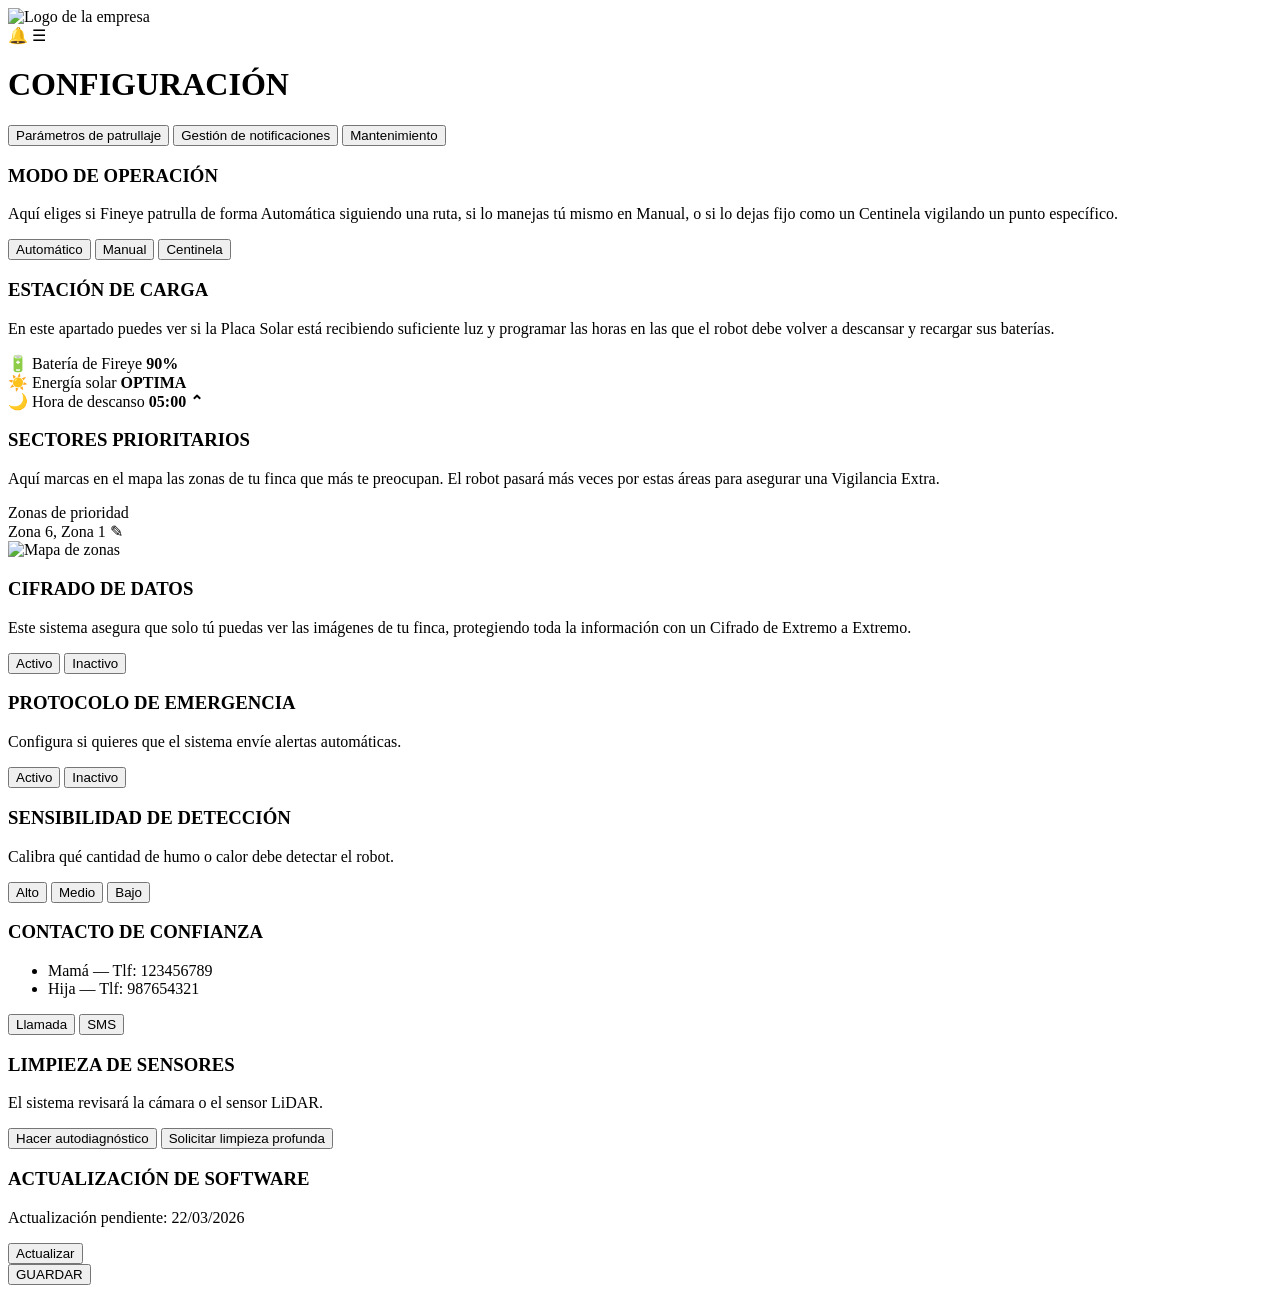
==== src/html/configuracion.html @ 4c5d15ae "Configuracion Basico" ====
<!DOCTYPE html>
<html lang="es">
<head>
    <meta charset="UTF-8">
    <meta name="viewport" content="width=device-width, initial-scale=1.0">
    <title>Configuración - Dashboard</title>
    <link rel="stylesheet" href="configuracion.css">
</head>
<body>

    <header class="header">
        <div class="logo-container">
            <img src="ruta/al/logo.png" alt="Logo de la empresa" class="main-logo">
        </div>
        <div class="header-icons">
            <span class="icon">🔔</span>
            <span class="icon">☰</span>
        </div>
    </header>

    <main class="config-container">
        <h1>CONFIGURACIÓN</h1>

        <nav class="tabs">
            <button class="tab-link active" onclick="openTab(event, 'patrullaje')">Parámetros de patrullaje</button>
            <button class="tab-link" onclick="openTab(event, 'notificaciones')">Gestión de notificaciones</button>
            <button class="tab-link" onclick="openTab(event, 'mantenimiento')">Mantenimiento</button>
        </nav>

        <div class="content-wrapper">
            
            <section id="patrullaje" class="tab-content active">
                
                <div class="settings-row">
                    <div class="settings-info">
                        <h3>MODO DE OPERACIÓN</h3>
                        <p class="description">Aquí eliges si Fineye patrulla de forma Automática siguiendo una ruta, si lo manejas tú mismo en Manual, o si lo dejas fijo como un Centinela vigilando un punto específico.</p>
                    </div>
                    <div class="settings-actions">
                        <button class="btn btn-red">Automático</button>
                        <button class="btn btn-white">Manual</button>
                        <button class="btn btn-white">Centinela</button>
                    </div>
                </div>

                <div class="settings-row">
                    <div class="settings-info">
                        <h3>ESTACIÓN DE CARGA</h3>
                        <p class="description">En este apartado puedes ver si la Placa Solar está recibiendo suficiente luz y programar las horas en las que el robot debe volver a descansar y recargar sus baterías.</p>
                    </div>
                    <div class="settings-actions status-icons">
                        <div class="status-item">🔋 Batería de Fireye <strong>90%</strong></div>
                        <div class="status-item">☀️ Energía solar <strong>OPTIMA</strong></div>
                        <div class="status-item">🌙 Hora de descanso <strong>05:00 ⌃</strong></div>
                    </div>
                </div>

                <div class="settings-row no-border">
                    <div class="settings-info">
                        <h3>SECTORES PRIORITARIOS</h3>
                        <p class="description">Aquí marcas en el mapa las zonas de tu finca que más te preocupan. El robot pasará más veces por estas áreas para asegurar una Vigilancia Extra.</p>
                        
                        <div class="zone-selector">
                            <label>Zonas de prioridad</label>
                            <div class="zone-input">Zona 6, Zona 1 <span>✎</span></div>
                        </div>
                    </div>
                    <div class="settings-actions">
                        <div class="map-container">
                            <img src="ruta/al/mapa.png" alt="Mapa de zonas" class="map-img">
                        </div>
                    </div>
                </div>

                <div class="settings-row">
                    <div class="settings-info">
                        <h3>CIFRADO DE DATOS</h3>
                        <p class="description">Este sistema asegura que solo tú puedas ver las imágenes de tu finca, protegiendo toda la información con un Cifrado de Extremo a Extremo.</p>
                    </div>
                    <div class="settings-actions">
                        <button class="btn btn-red">Activo</button>
                        <button class="btn btn-white">Inactivo</button>
                    </div>
                </div>

            </section>

            <section id="notificaciones" class="tab-content">
                <div class="settings-row">
                    <div class="settings-info">
                        <h3>PROTOCOLO DE EMERGENCIA</h3>
                        <p class="small-text">Configura si quieres que el sistema envíe alertas automáticas.</p>
                    </div>
                    <div class="settings-actions">
                        <button class="btn btn-red">Activo</button>
                        <button class="btn btn-white">Inactivo</button>
                    </div>
                </div>

                <div class="settings-row">
                    <div class="settings-info">
                        <h3>SENSIBILIDAD DE DETECCIÓN</h3>
                        <p class="small-text">Calibra qué cantidad de humo o calor debe detectar el robot.</p>
                    </div>
                    <div class="settings-actions">
                        <button class="btn btn-red">Alto</button>
                        <button class="btn btn-white">Medio</button>
                        <button class="btn btn-white">Bajo</button>
                    </div>
                </div>

                <div class="settings-row">
                    <div class="settings-info">
                        <h3>CONTACTO DE CONFIANZA</h3>
                        <ul class="contact-list">
                            <li>Mamá — Tlf: 123456789</li>
                            <li>Hija — Tlf: 987654321</li>
                        </ul>
                    </div>
                    <div class="settings-actions">
                        <button class="btn btn-red">Llamada</button>
                        <button class="btn btn-red">SMS</button>
                    </div>
                </div>
            </section>

            <section id="mantenimiento" class="tab-content">
                <div class="settings-row">
                    <div class="settings-info">
                        <h3>LIMPIEZA DE SENSORES</h3>
                        <p class="small-text">El sistema revisará la cámara o el sensor LiDAR.</p>
                    </div>
                    <div class="settings-actions flex-col">
                        <button class="btn btn-white">Hacer autodiagnóstico</button>
                        <button class="btn btn-white">Solicitar limpieza profunda</button>
                    </div>
                </div>
                
                <div class="settings-row">
                    <div class="settings-info">
                        <h3>ACTUALIZACIÓN DE SOFTWARE</h3>
                        <p class="small-text">Actualización pendiente: 22/03/2026</p>
                    </div>
                    <div class="settings-actions">
                        <button class="btn btn-red">Actualizar</button>
                    </div>
                </div>
            </section>
            
            <button class="btn-save">GUARDAR</button>

        </div>
    </main>

    <script src="configuracion.js"></script>
</body>
</html>
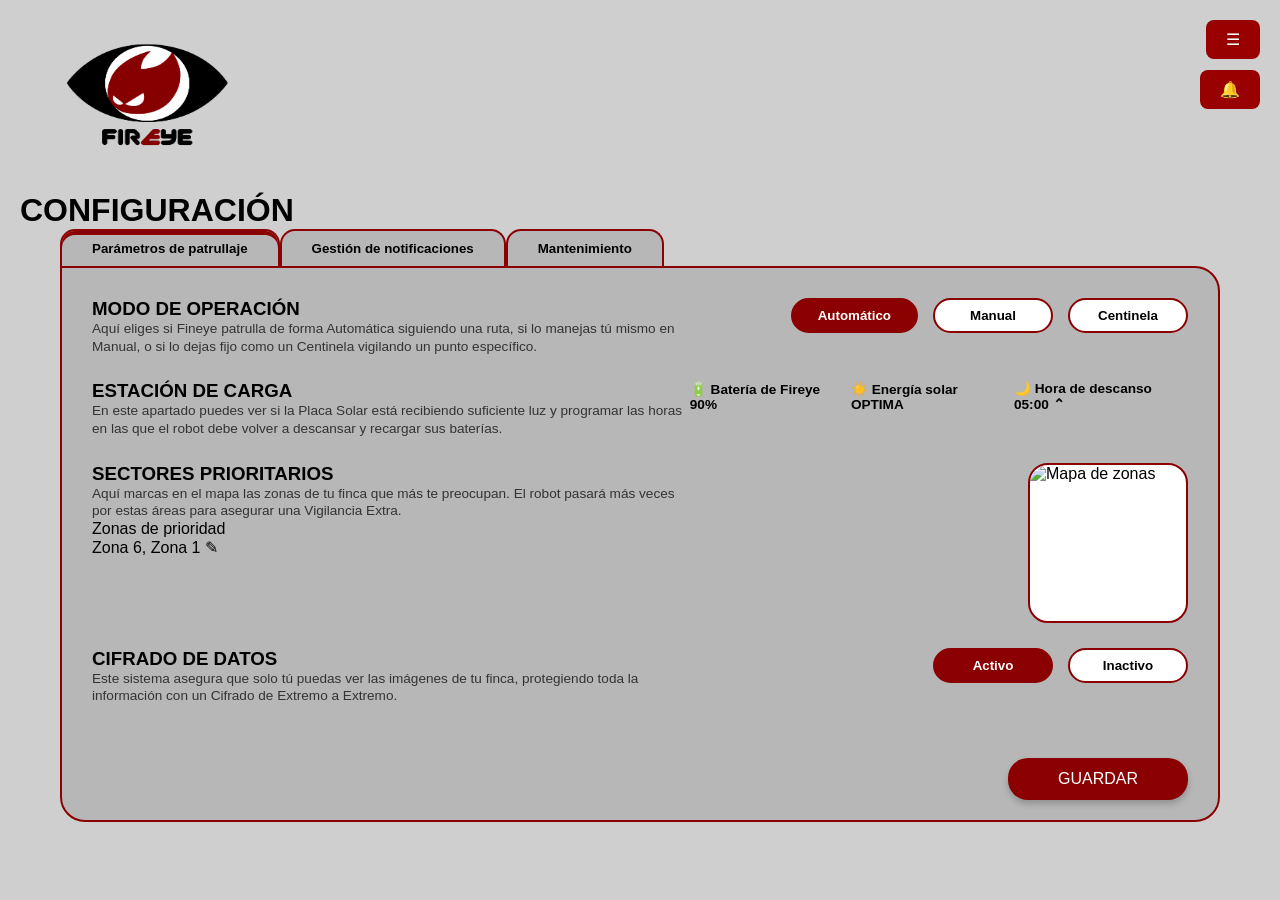
==== commit b6cd8226: "Merge branch 'develop' into pablo_develop" ====
--- a/src/html/configuracion.html
+++ b/src/html/configuracion.html
@@ -4,17 +4,25 @@
     <meta charset="UTF-8">
     <meta name="viewport" content="width=device-width, initial-scale=1.0">
     <title>Configuración - Dashboard</title>
-    <link rel="stylesheet" href="configuracion.css">
+    <link rel="stylesheet" href="../css/configuracion.css">
+    <link rel="stylesheet" href="../css/menu.css">
 </head>
 <body>
 
     <header class="header">
-        <div class="logo-container">
-            <img src="ruta/al/logo.png" alt="Logo de la empresa" class="main-logo">
+        <div class="logo-container" id="logo">
+            <a href="../index.html">
+            <img src="../img/logoFireyeNegro.png" alt="Logo de la empresa" class="main-logo">
+            </a>
         </div>
         <div class="header-icons">
-            <span class="icon">🔔</span>
-            <span class="icon">☰</span>
+            <button id="toggleMenuBtn" class="toggle-menu-btn">
+                ☰ 
+            </button>
+
+            <button id="notificationBtn" class="notification-btn">
+                🔔 
+            </button>
         </div>
     </header>
 
@@ -152,6 +160,76 @@
         </div>
     </main>
 
-    <script src="configuracion.js"></script>
+
+    <!-- Contenedor principal del menú lateral (posicionado a la derecha) -->
+    <aside class="menu-container" id="mainMenu" aria-label="Menú principal de la aplicación">
+        <header class="menu-header">
+            <button class="close-btn" id="closeMenuBtn" aria-label="Cerrar menú">×</button>
+            <h3 class="menu-title">menú</h3>
+        </header>
+        <nav class="menu-navigation" aria-label="Navegación del menú">
+            <ul class="menu-options">
+                <li class="menu-option has-submenu">
+                    <div class="menu-option-header" role="button" tabindex="0">
+                        <span>Perfil</span>
+                        <span class="submenu-toggle" aria-expanded="false">+</span>
+                    </div>
+                    <ul class="submenu">
+                        <li class="submenu-item"><a href="#perfil/editar">Editar Perfil</a></li>
+                        <li class="submenu-item"><a href="#perfil/contraseña">Cambiar Contraseña</a></li>
+                        <li class="submenu-item"><a href="#perfil/datos">Mis Datos</a></li>
+                    </ul>
+                </li>
+                <li class="menu-option has-submenu">
+                    <div class="menu-option-header" role="button" tabindex="0">
+                        <span>Configuración</span>
+                        <span class="submenu-toggle" aria-expanded="false">+</span>
+                    </div>
+                    <ul class="submenu">
+                        <li class="submenu-item"><a href="configuracion.html">Configuración</a></li>
+                        <li class="submenu-item"><a href="#config/idioma">Idioma</a></li>
+                        <li class="submenu-item"><a href="paginaRobot.html">PaginaRobot</a></li>
+                    </ul>
+                </li>
+                <li class="menu-option has-submenu">
+                    <div class="menu-option-header" role="button" tabindex="0">
+                        <span>Soporte Técnico</span>
+                        <span class="submenu-toggle" aria-expanded="false">+</span>
+                    </div>
+                    <ul class="submenu">
+                        <li class="submenu-item"><a href="#soporte/faq">FAQ</a></li>
+                        <li class="submenu-item"><a href="#soporte/contacto">Contactar Soporte</a></li>
+                        <li class="submenu-item"><a href="#soporte/tickets">Mis Tickets</a></li>
+                    </ul>
+                </li>
+            </ul>
+        </nav>
+        <button class="logout-btn" aria-label="Cerrar sesión de la cuenta">
+            cerrar sesión
+        </button>
+    </aside>
+
+
+    <aside class="menu-container notification-menu" id="notificationMenu">
+        <header class="menu-header notification-header">
+            <button class="close-btn close-notification-btn" id="closeNotificationBtn">×</button>
+            <h3 class="menu-title notification-title">NOTIFICACIONES</h3>
+        </header>
+        <ul class="menu-options notification-list">
+            <li class="notification-item">
+                <span class="notification-label">EMERGENCIA:</span>
+                <p class="notification-text">Foco de incendio confirmado<br>Protocolo de Aviso y Emergencias activado automáticamente. 01:20</p>
+            </li>
+            <li class="notification-item">
+                <span class="notification-label">ERROR DE SISTEMA:</span>
+                <p class="notification-text">Conexión perdida con el Módulo GPS. Por favor, compruebe la ubicación del robot. 20:54</p>
+            </li>
+        </ul>
+        <div class="notification-footer">
+            <button class="logout-btn clear-notifications-btn" id="clearNotificationsBtn">LIMPIAR</button>
+        </div>
+    </aside>
+    <script src="../js/menu.js"></script>
+    <script src="../js/configuracion.js"></script>
 </body>
 </html>
--- a/src/css/configuracion.css
+++ b/src/css/configuracion.css
@@ -0,0 +1,155 @@
+/**
+ * @file configuracion.css
+ * @brief Estilos finales corregidos: posicionamiento de botón, iconos y ocultación de pestañas.
+ */
+
+:root {
+    --primary-red: #8b0000;
+    --bg-gray: #cfcfcf;
+    --panel-gray: #b7b7b7;
+    --white: #ffffff;
+}
+
+
+body {
+    font-family: 'Segoe UI', sans-serif;
+    background-color: var(--bg-gray);
+    margin: 0;
+    padding: 20px;
+}
+
+/* HEADER: Logo a la izquierda, iconos a la derecha */
+.header {
+    display: flex;
+    justify-content: space-between; 
+    align-items: center;
+    padding: 10px 40px;
+    margin-bottom: 20px;
+}
+.main-logo {
+    width: 11rem;
+  height: 8rem;
+}
+
+.header-icons {
+    display: flex;
+    gap: 20px;
+    font-size: 1.5rem;
+    cursor: pointer;
+}
+
+.main-title {
+    font-family: 'Arial Black', sans-serif;
+    letter-spacing: -1px;
+    margin-left: 40px;
+}
+
+/* TABS */
+.tabs {
+    margin-left: 40px;
+    display: flex;
+}
+
+.tab-link {
+    background: var(--panel-gray);
+    border: 2px solid var(--primary-red);
+    border-bottom: none;
+    padding: 10px 30px;
+    border-radius: 15px 15px 0 0;
+    font-weight: bold;
+    cursor: pointer;
+    transition: 0.3s;
+}
+
+.tab-link.active {
+    background: var(--panel-gray);
+    box-shadow: inset 0px 4px 0px var(--primary-red);
+}
+
+/* --- LÓGICA DE VISIBILIDAD DE SECCIONES --- */
+.tab-content {
+    display: none; /* Oculta todas las secciones por defecto */
+}
+
+.tab-content.active {
+    display: block; /* Solo muestra la que tiene la clase .active */
+}
+
+/* PANEL PRINCIPAL */
+.content-wrapper {
+    background: var(--panel-gray);
+    border: 2px solid var(--primary-red);
+    border-radius: 0 25px 25px 25px;
+    margin: 0 40px;
+    padding: 30px;
+    padding-bottom: 90px; /* Espacio para que el botón no pise el contenido */
+    position: relative;   /* Necesario para posicionar el botón GUARDAR */
+    min-height: 400px;
+}
+
+.settings-row {
+    display: flex;
+    justify-content: space-between;
+    margin-bottom: 25px;
+    align-items: flex-start;
+}
+
+.settings-info { flex: 1.2; }
+.description { font-size: 0.85rem; line-height: 1.3; color: #333; }
+
+.settings-actions {
+    flex: 1;
+    display: flex;
+    justify-content: flex-end;
+    align-items: center;
+    gap: 15px;
+}
+
+/* BOTÓN GUARDAR: Dentro del recuadro gris, esquina inferior derecha */
+.btn-save {
+    position: absolute;
+    bottom: 20px;
+    right: 30px;
+    background: var(--primary-red);
+    color: white;
+    border: none;
+    padding: 12px 50px;
+    border-radius: 20px;
+    font-family: 'Arial Black', sans-serif;
+    font-size: 1rem;
+    cursor: pointer;
+    box-shadow: 0px 4px 6px rgba(0,0,0,0.2);
+}
+
+.btn-save:hover {
+    background: #a00000;
+}
+
+/* Estilos de botones de opciones */
+.btn {
+    border: 2px solid var(--primary-red);
+    border-radius: 25px;
+    padding: 8px 25px;
+    font-weight: bold;
+    min-width: 120px;
+    cursor: pointer;
+    background: white;
+}
+
+.btn-red { background: var(--primary-red); color: white; }
+.btn-white { background: white; color: black; }
+
+/* Otros elementos específicos */
+.flex-col { flex-direction: column; align-items: flex-end; }
+.status-icons { font-size: 0.85rem; display: flex; gap: 15px; font-weight: bold; }
+
+.map-container {
+    background: white;
+    border: 2px solid var(--primary-red);
+    border-radius: 20px;
+    width: 160px;
+    height: 160px;
+    overflow: hidden;
+}
+
+.map-img { width: 100%; height: 100%; object-fit: cover; }
--- a/src/css/menu.css
+++ b/src/css/menu.css
@@ -0,0 +1,238 @@
+/* Reset general de estilos */
+* {
+    margin: 0;
+    padding: 0;
+    box-sizing: border-box;
+    font-family: Arial, sans-serif;
+}
+
+/* Botón para abrir/cerrar el menú principal */
+.toggle-menu-btn {
+    position: absolute;
+    top: 20px;
+    right: 20px;   
+    z-index: 9998;
+    padding: 10px 20px;
+    background-color: #900;
+    color: white;
+    border: none;
+    border-radius: 8px;
+    font-size: 16px;
+    cursor: pointer;
+    transition: background-color 0.2s ease; /* Transición suave al pasar el cursor */
+}
+.toggle-menu-btn:hover {
+    background-color: #b00; /* Color de fondo al pasar el cursor */
+}
+
+/* 通知按钮（与主菜单按钮同样式） */
+.notification-btn {
+    position: absolute;
+    top: 70px; /* Debajo del botón del menú principal */
+    right: 20px;   
+    z-index: 9998;
+    padding: 10px 20px;
+    background-color: #900;
+    color: white;
+    border: none;
+    border-radius: 8px;
+    font-size: 16px;
+    cursor: pointer;
+    transition: background-color 0.2s ease; /* Transición suave al pasar el cursor */
+}
+.notification-btn:hover {
+    background-color: #b00; /* Color de fondo al pasar el cursor */
+}
+
+/* 通用菜单容器样式（侧边菜单+通知弹窗共用） */
+.menu-container {
+    position: absolute;
+    top: 0;
+    right: 0;        
+    left: auto;      
+    width: 280px; /* Ancho uniforme para menú y notificaciones */
+    height: 100vh; /* Altura completa de la ventana */
+    background-color: #c4c4c4; /* Color de fondo principal (gris) */
+    border: 2px solid #900; /* Borde rojo característico */
+    padding: 0;
+    display: flex;
+    flex-direction: column;
+    z-index: 9999;
+    transform: translateX(100%); /* Oculto por defecto (fuera de pantalla) */
+    opacity: 0;
+    transition: transform 0.4s ease, opacity 0.4s ease; /* Animación de aparición/desaparición */
+}
+
+/* 菜单/通知弹窗 abierto */
+.menu-container.open {
+    transform: translateX(0); /* Mostrar elemento (posición original) */
+    opacity: 1;
+}
+
+/* Encabezado general del menú (compartido) */
+.menu-header {
+    display: flex;
+    align-items: center;
+    padding: 15px 20px;
+    border-bottom: 2px solid #900; /* Borde inferior rojo */
+    margin-bottom: 10px;
+}
+/* Encabezado de notificaciones (fondo rojo según diseño) */
+.notification-header {
+    background-color: #900; /* Fondo rojo para título de notificaciones */
+    color: white; /* Texto blanco en encabezado rojo */
+    border-bottom: 2px solid white; /* Línea separadora blanca */
+}
+
+/* Botón de cierre general (compartido) */
+.close-btn {
+    width: 40px;
+    height: 40px;
+    border-radius: 50%; /* Forma circular */
+    background-color: #900;
+    color: white;
+    border: none;
+    font-size: 22px;
+    font-weight: bold;
+    cursor: pointer;
+    display: flex;
+    align-items: center;
+    justify-content: center;
+    margin-right: 15px;
+}
+/* Adaptación del botón de cierre en encabezado rojo */
+.notification-header .close-btn {
+    background-color: white; /* Fondo blanco en botón */
+    color: #900; /* Texto rojo en botón */
+}
+
+/* Título general del menú (compartido) */
+.menu-title {
+    font-weight: bold;
+    color: #000;
+    text-transform: uppercase; /* Texto en mayúsculas */
+}
+/* Adaptación del título de notificaciones (texto blanco) */
+.notification-title {
+    color: white;
+}
+
+/* Contenedor de lista general (compartido) */
+.menu-options {
+    list-style: none; /* Sin viñetas */
+    flex-grow: 1; /* Ocupar espacio disponible */
+    padding: 0 20px;
+    overflow-y: auto; /* Scroll vertical si hay mucho contenido */
+}
+
+/* Opciones del menú principal */
+.menu-option {
+    border-bottom: 2px solid #900; /* Separador rojo entre opciones */
+    margin-bottom: 8px;
+}
+.menu-option-header {
+    padding: 18px 0;
+    display: flex;
+    justify-content: space-between; /* Distribuir texto e icono */
+    align-items: center;
+    cursor: pointer; /* Cursor de clic */
+}
+.menu-option-header span:first-child {
+    font-size: 20px;
+}
+
+/* Icono de toggle del submenú (+ / ✖) */
+.submenu-toggle {
+    font-size: 20px;
+    font-weight: bold;
+    color: #900; /* Color rojo */
+    transition: transform 0.2s ease; /* Rotación suave */
+    display: flex;
+    align-items: center;
+    justify-content: center;
+}
+.menu-option.open .submenu-toggle {
+    transform: rotate(45deg); /* Rotar + a ✖ cuando está abierto */
+}
+
+/* Contenedor del submenú */
+.submenu {
+    list-style: none;
+    padding: 0 !important;
+    margin: 0 15px !important;
+    background: #c4c4c4 !important; /* Fondo igual al menú principal */
+    max-height: 0; /* Oculto por defecto */
+    opacity: 0;
+    overflow: hidden;
+    transition: max-height 0.3s ease, opacity 0.3s ease; /* Animación de apertura */
+    border-bottom: 2px solid #900; /* Borde inferior rojo */
+}
+.menu-option.open .submenu {
+    max-height: 300px; /* Altura máxima del submenú */
+    opacity: 1; /* Mostrar submenú */
+}
+.submenu-item {
+    padding: 12px 20px !important; /* Espaciado interno */
+    border-bottom: 1px solid #eee !important; /* Separador claro entre ítems */
+}
+.submenu-item:last-child {
+    border-bottom: none !important; /* Sin separador en último ítem */
+}
+.submenu-item a {
+    text-decoration: none; /* Sin subrayado en enlaces */
+    color: #000 !important;
+    font-size: 18px !important;
+}
+
+/* Ítems de notificación (adaptados al contenedor) */
+.notification-item {
+    padding: 18px 0; /* Mismo espaciado que opciones del menú */
+    border-bottom: 2px solid #900; /* Separador rojo entre notificaciones */
+    margin-bottom: 8px;
+}
+.notification-item:last-child {
+    margin-bottom: 0; /* Sin margen en última notificación */
+}
+.notification-label {
+    display: block;
+    font-size: 16px;
+    font-weight: bold;
+    color: #900; /* Etiqueta en rojo */
+    margin-bottom: 5px;
+    text-transform: uppercase; /* Mayúsculas en etiqueta */
+}
+.notification-text {
+    font-size: 14px;
+    color: #000;
+    line-height: 1.4; /* Altura de línea legible */
+}
+
+/* Botón general de pie de página (cerrar sesión / limpiar) */
+.logout-btn {
+    margin: auto auto 30px; /* Centrado vertical y horizontal */
+    padding: 12px 40px;
+    background-color: #900;
+    color: white;
+    border: none;
+    border-radius: 30px; /* Botón redondeado */
+    font-size: 18px;
+    font-weight: bold;
+    text-transform: uppercase; /* Texto en mayúsculas */
+    cursor: pointer;
+}
+/* Adaptación del botón LIMPIAR (fondo blanco + borde rojo) */
+.clear-notifications-btn {
+    background-color: white;
+    color: #900;
+    border: 2px solid #900;
+}
+.clear-notifications-btn:hover {
+    background-color: #f0f0f0; /* Color de fondo al pasar el cursor */
+}
+
+/* Contenedor del pie de notificaciones (alineación del botón) */
+.notification-footer {
+    flex-grow: 0; /* No expandir */
+    display: flex;
+    width: 100%;
+}
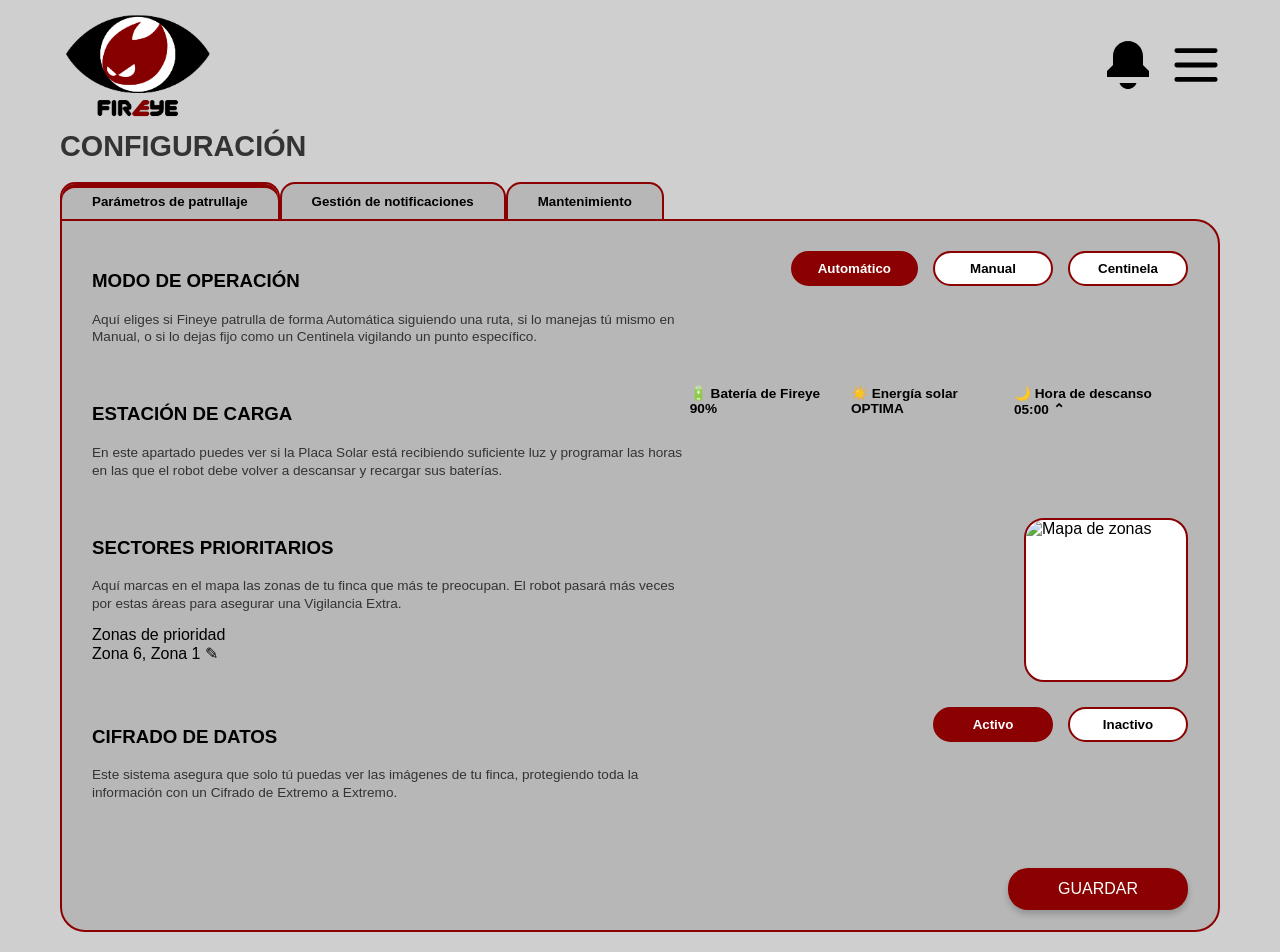
==== commit dac39d3e: "Merge branch 'develop'" ====
--- a/src/html/configuracion.html
+++ b/src/html/configuracion.html
@@ -1,28 +1,23 @@
 <!DOCTYPE html>
 <html lang="es">
+
 <head>
     <meta charset="UTF-8">
     <meta name="viewport" content="width=device-width, initial-scale=1.0">
     <title>Configuración - Dashboard</title>
     <link rel="stylesheet" href="../css/configuracion.css">
-    <link rel="stylesheet" href="../css/menu.css">
 </head>
+
 <body>
 
     <header class="header">
         <div class="logo-container" id="logo">
-            <a href="../index.html">
             <img src="../img/logoFireyeNegro.png" alt="Logo de la empresa" class="main-logo">
-            </a>
         </div>
         <div class="header-icons">
-            <button id="toggleMenuBtn" class="toggle-menu-btn">
-                ☰ 
-            </button>
+            <img src="../img/bell-svgrepo-com.svg" alt="Notificaciones" class="icon-img">
 
-            <button id="notificationBtn" class="notification-btn">
-                🔔 
-            </button>
+            <img src="../img/menu-svgrepo-com.svg" alt="Menú" class="icon-img">
         </div>
     </header>
 
@@ -36,25 +31,29 @@
         </nav>
 
         <div class="content-wrapper">
-            
+
             <section id="patrullaje" class="tab-content active">
-                
+
                 <div class="settings-row">
                     <div class="settings-info">
                         <h3>MODO DE OPERACIÓN</h3>
-                        <p class="description">Aquí eliges si Fineye patrulla de forma Automática siguiendo una ruta, si lo manejas tú mismo en Manual, o si lo dejas fijo como un Centinela vigilando un punto específico.</p>
+                        <p class="description">Aquí eliges si Fineye patrulla de forma Automática siguiendo una ruta, si
+                            lo manejas tú mismo en Manual, o si lo dejas fijo como un Centinela vigilando un punto
+                            específico.</p>
                     </div>
                     <div class="settings-actions">
-                        <button class="btn btn-red">Automático</button>
-                        <button class="btn btn-white">Manual</button>
-                        <button class="btn btn-white">Centinela</button>
+                        <button class="btn btn-red" data-type="modo" data-value="auto">Automático</button>
+                        <button class="btn btn-white" data-type="modo" data-value="manual">Manual</button>
+                        <button class="btn btn-white" data-type="modo" data-value="sentinel">Centinela</button>
                     </div>
                 </div>
 
                 <div class="settings-row">
                     <div class="settings-info">
                         <h3>ESTACIÓN DE CARGA</h3>
-                        <p class="description">En este apartado puedes ver si la Placa Solar está recibiendo suficiente luz y programar las horas en las que el robot debe volver a descansar y recargar sus baterías.</p>
+                        <p class="description">En este apartado puedes ver si la Placa Solar está recibiendo suficiente
+                            luz y programar las horas en las que el robot debe volver a descansar y recargar sus
+                            baterías.</p>
                     </div>
                     <div class="settings-actions status-icons">
                         <div class="status-item">🔋 Batería de Fireye <strong>90%</strong></div>
@@ -66,8 +65,9 @@
                 <div class="settings-row no-border">
                     <div class="settings-info">
                         <h3>SECTORES PRIORITARIOS</h3>
-                        <p class="description">Aquí marcas en el mapa las zonas de tu finca que más te preocupan. El robot pasará más veces por estas áreas para asegurar una Vigilancia Extra.</p>
-                        
+                        <p class="description">Aquí marcas en el mapa las zonas de tu finca que más te preocupan. El
+                            robot pasará más veces por estas áreas para asegurar una Vigilancia Extra.</p>
+
                         <div class="zone-selector">
                             <label>Zonas de prioridad</label>
                             <div class="zone-input">Zona 6, Zona 1 <span>✎</span></div>
@@ -83,11 +83,12 @@
                 <div class="settings-row">
                     <div class="settings-info">
                         <h3>CIFRADO DE DATOS</h3>
-                        <p class="description">Este sistema asegura que solo tú puedas ver las imágenes de tu finca, protegiendo toda la información con un Cifrado de Extremo a Extremo.</p>
+                        <p class="description">Este sistema asegura que solo tú puedas ver las imágenes de tu finca,
+                            protegiendo toda la información con un Cifrado de Extremo a Extremo.</p>
                     </div>
                     <div class="settings-actions">
-                        <button class="btn btn-red">Activo</button>
-                        <button class="btn btn-white">Inactivo</button>
+                        <button class="btn btn-red" data-type="cifrado" data-value="on">Activo</button>
+                        <button class="btn btn-white" data-type="cifrado" data-value="off">Inactivo</button>
                     </div>
                 </div>
 
@@ -100,8 +101,8 @@
                         <p class="small-text">Configura si quieres que el sistema envíe alertas automáticas.</p>
                     </div>
                     <div class="settings-actions">
-                        <button class="btn btn-red">Activo</button>
-                        <button class="btn btn-white">Inactivo</button>
+                        <button class="btn btn-red" data-type="protocolo" data-value="on">Activo</button>
+                        <button class="btn btn-white" data-type="protocolo" data-value="off">Inactivo</button>
                     </div>
                 </div>
 
@@ -111,9 +112,9 @@
                         <p class="small-text">Calibra qué cantidad de humo o calor debe detectar el robot.</p>
                     </div>
                     <div class="settings-actions">
-                        <button class="btn btn-red">Alto</button>
-                        <button class="btn btn-white">Medio</button>
-                        <button class="btn btn-white">Bajo</button>
+                        <button class="btn btn-red" data-type="sensibilidad" data-value="alto">Alto</button>
+                        <button class="btn btn-white" data-type="sensibilidad" data-value="medio">Medio</button>
+                        <button class="btn btn-white" data-type="sensibilidad" data-value="bajo">Bajo</button>
                     </div>
                 </div>
 
@@ -126,8 +127,8 @@
                         </ul>
                     </div>
                     <div class="settings-actions">
-                        <button class="btn btn-red">Llamada</button>
-                        <button class="btn btn-red">SMS</button>
+                        <button class="btn btn-red" data-type="contacto" data-value="llamada">Llamada</button>
+                        <button class="btn btn-red" data-type="contacto" data-value="sms">SMS</button>
                     </div>
                 </div>
             </section>
@@ -139,97 +140,30 @@
                         <p class="small-text">El sistema revisará la cámara o el sensor LiDAR.</p>
                     </div>
                     <div class="settings-actions flex-col">
-                        <button class="btn btn-white">Hacer autodiagnóstico</button>
-                        <button class="btn btn-white">Solicitar limpieza profunda</button>
+                        <button class="btn btn-white" data-type="mantenimiento" data-value="autodiagnostico">Hacer
+                            autodiagnóstico</button>
+                        <button class="btn btn-white" data-type="mantenimiento" data-value="limpieza">Solicitar limpieza
+                            profunda</button>
                     </div>
                 </div>
-                
+
                 <div class="settings-row">
                     <div class="settings-info">
                         <h3>ACTUALIZACIÓN DE SOFTWARE</h3>
                         <p class="small-text">Actualización pendiente: 22/03/2026</p>
                     </div>
                     <div class="settings-actions">
-                        <button class="btn btn-red">Actualizar</button>
+                        <button class="btn btn-red" data-type="mantenimiento" data-value="update">Actualizar</button>
                     </div>
                 </div>
             </section>
-            
+
             <button class="btn-save">GUARDAR</button>
 
         </div>
     </main>
 
-
-    <!-- Contenedor principal del menú lateral (posicionado a la derecha) -->
-    <aside class="menu-container" id="mainMenu" aria-label="Menú principal de la aplicación">
-        <header class="menu-header">
-            <button class="close-btn" id="closeMenuBtn" aria-label="Cerrar menú">×</button>
-            <h3 class="menu-title">menú</h3>
-        </header>
-        <nav class="menu-navigation" aria-label="Navegación del menú">
-            <ul class="menu-options">
-                <li class="menu-option has-submenu">
-                    <div class="menu-option-header" role="button" tabindex="0">
-                        <span>Perfil</span>
-                        <span class="submenu-toggle" aria-expanded="false">+</span>
-                    </div>
-                    <ul class="submenu">
-                        <li class="submenu-item"><a href="#perfil/editar">Editar Perfil</a></li>
-                        <li class="submenu-item"><a href="#perfil/contraseña">Cambiar Contraseña</a></li>
-                        <li class="submenu-item"><a href="#perfil/datos">Mis Datos</a></li>
-                    </ul>
-                </li>
-                <li class="menu-option has-submenu">
-                    <div class="menu-option-header" role="button" tabindex="0">
-                        <span>Configuración</span>
-                        <span class="submenu-toggle" aria-expanded="false">+</span>
-                    </div>
-                    <ul class="submenu">
-                        <li class="submenu-item"><a href="configuracion.html">Configuración</a></li>
-                        <li class="submenu-item"><a href="#config/idioma">Idioma</a></li>
-                        <li class="submenu-item"><a href="paginaRobot.html">PaginaRobot</a></li>
-                    </ul>
-                </li>
-                <li class="menu-option has-submenu">
-                    <div class="menu-option-header" role="button" tabindex="0">
-                        <span>Soporte Técnico</span>
-                        <span class="submenu-toggle" aria-expanded="false">+</span>
-                    </div>
-                    <ul class="submenu">
-                        <li class="submenu-item"><a href="#soporte/faq">FAQ</a></li>
-                        <li class="submenu-item"><a href="#soporte/contacto">Contactar Soporte</a></li>
-                        <li class="submenu-item"><a href="#soporte/tickets">Mis Tickets</a></li>
-                    </ul>
-                </li>
-            </ul>
-        </nav>
-        <button class="logout-btn" aria-label="Cerrar sesión de la cuenta">
-            cerrar sesión
-        </button>
-    </aside>
-
-
-    <aside class="menu-container notification-menu" id="notificationMenu">
-        <header class="menu-header notification-header">
-            <button class="close-btn close-notification-btn" id="closeNotificationBtn">×</button>
-            <h3 class="menu-title notification-title">NOTIFICACIONES</h3>
-        </header>
-        <ul class="menu-options notification-list">
-            <li class="notification-item">
-                <span class="notification-label">EMERGENCIA:</span>
-                <p class="notification-text">Foco de incendio confirmado<br>Protocolo de Aviso y Emergencias activado automáticamente. 01:20</p>
-            </li>
-            <li class="notification-item">
-                <span class="notification-label">ERROR DE SISTEMA:</span>
-                <p class="notification-text">Conexión perdida con el Módulo GPS. Por favor, compruebe la ubicación del robot. 20:54</p>
-            </li>
-        </ul>
-        <div class="notification-footer">
-            <button class="logout-btn clear-notifications-btn" id="clearNotificationsBtn">LIMPIAR</button>
-        </div>
-    </aside>
-    <script src="../js/menu.js"></script>
     <script src="../js/configuracion.js"></script>
 </body>
+
 </html>
--- a/src/css/configuracion.css
+++ b/src/css/configuracion.css
@@ -25,17 +25,51 @@
     align-items: center;
     padding: 10px 40px;
     margin-bottom: 20px;
+    height: 70px; /* Ajusta esta altura según necesites */
 }
 .main-logo {
     width: 11rem;
   height: 8rem;
 }
 
+/* Ajuste para el contenedor del logo */
+.logo-container {
+    max-width: 90px; /* Ajusta este ancho a tu gusto */
+    display: flex;
+    align-items: center;
+}
+
+/* Ajuste para la imagen dentro del contenedor */
+.main-logo {
+    width: 11rem;      /* Obliga a la imagen a no ser más ancha que el contenedor */
+    height: 8rem;     /* Mantiene la proporción para que no se vea estirada */
+    display: block;
+}
+
+h1 {
+    font-family: 'Arial Black', sans-serif;
+    margin-left: 40px; /* Igual que tus pestañas y el panel */
+    color: #333;
+    font-size: 1.8rem;
+    text-transform: uppercase;
+}
+
+/* Forzamos el tamaño de los iconos del header */
+.icon-img {
+    width: 3rem ; 
+    height: 3rem ;
+    
+    object-fit: contain;
+    display: inline-block; /* Cambiado de block para mejor alineación */
+    cursor: pointer;
+}
+
+/* Aseguramos que el contenedor no deje que las imágenes se desborden */
 .header-icons {
     display: flex;
     gap: 20px;
-    font-size: 1.5rem;
-    cursor: pointer;
+    align-items: center;
+    max-height: 70px; /* No permite que el contenedor sea más alto que el header */
 }
 
 .main-title {
